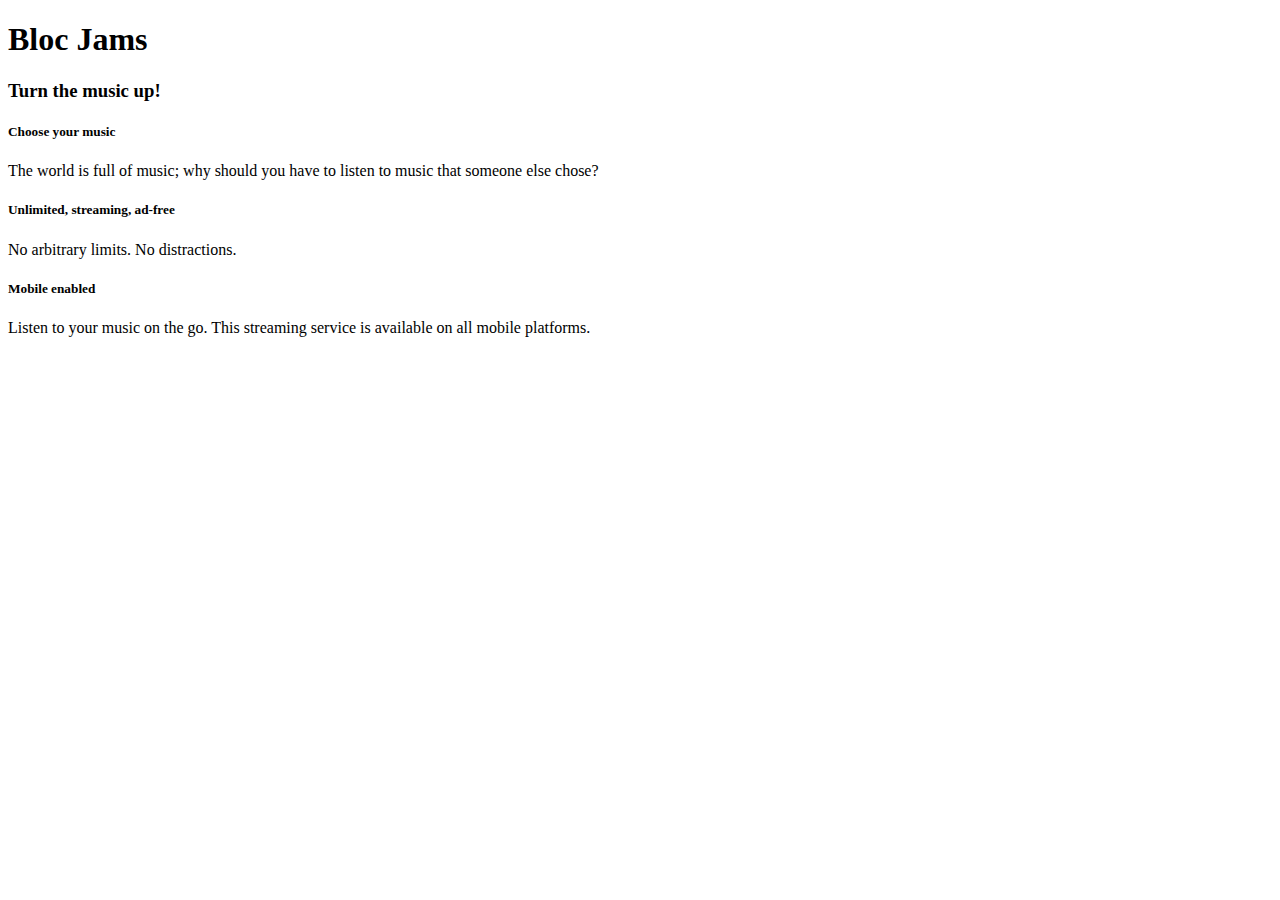
==== index.html @ 0d5aef29 "Changed nested <section> to <div>" ====
<!DOCTYPE html>
 <html>
     <head>
         <title>Bloc Jams</title>
     </head>
     <body>
         <nav> <!-- navigation bar -->
         </nav>
         <section> <!-- hero content -->
             <h1>Bloc Jams</h1>
             <h3>Turn the music up!</h3>
         </section>
         <section> <!-- selling points -->
             <div>
                 <h5>Choose your music</h5>
                 <p>The world is full of music; why should you have to listen to music that someone else chose?</p>
             </div>
             <div>
                 <h5>Unlimited, streaming, ad-free</h5>
                 <p>No arbitrary limits. No distractions.</p>
             </div>
             <div>
                 <h5>Mobile enabled</h5>
                 <p>Listen to your music on the go. This streaming service is available on all mobile platforms.</p>
            </div>
         </section>
     </body>
 </html>
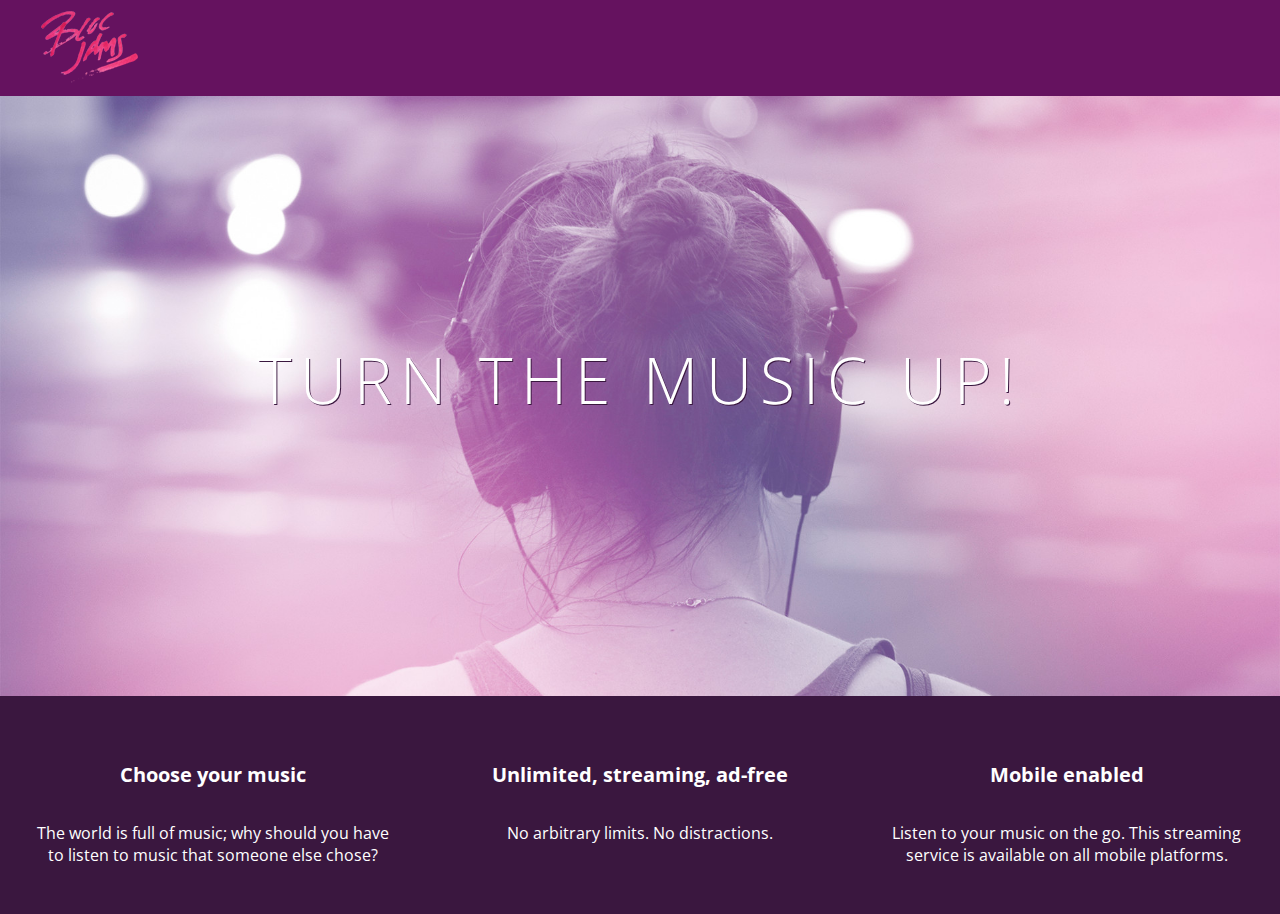
==== commit bbc54faf: "Checkpoint 7 work" ====
--- a/index.html
+++ b/index.html
@@ -2,26 +2,33 @@
  <html>
      <head>
          <title>Bloc Jams</title>
+         <link rel="stylesheet" type="text/css" href="http://fonts.googleapis.com/css?family=Open+Sans:400,800,600,700,300">
+         <link rel="stylesheet" type="text/css" href="http://code.ionicframework.com/ionicons/2.0.1/css/ionicons.min.css">
+         <link rel="stylesheet" type="text/css" href="styles/normalize.css">
+         <link rel="stylesheet" type="text/css" href="styles/main.css">
      </head>
-     <body>
-         <nav> <!-- navigation bar -->
+     <body class="landing">
+         <nav class="navbar"> <!-- navigation bar -->
+             <img src="assets/images/bloc_jams_logo.png" alt="bloc jams logo" class="logo">
          </nav>
-         <section> <!-- hero content -->
-             <h1>Bloc Jams</h1>
-             <h3>Turn the music up!</h3>
+         <section class="hero-content"> <!-- hero content -->
+             <h1 class="hero-title">Turn the music up!</h1>
          </section>
-         <section> <!-- selling points -->
-             <div>
-                 <h5>Choose your music</h5>
-                 <p>The world is full of music; why should you have to listen to music that someone else chose?</p>
+         <section class="selling-points"> <!-- selling points -->
+             <div class="point">
+                 <span class="ion-music-note"></span>
+                 <h5 class="point-title">Choose your music</h5>
+                 <p class="point-description">The world is full of music; why should you have to listen to music that someone else chose?</p>
              </div>
-             <div>
-                 <h5>Unlimited, streaming, ad-free</h5>
-                 <p>No arbitrary limits. No distractions.</p>
+             <div class="point">
+                 <span class="ion-radio-waves"></span>
+                 <h5 class="point-title">Unlimited, streaming, ad-free</h5>
+                 <p class="point-description">No arbitrary limits. No distractions.</p>
              </div>
-             <div>
-                 <h5>Mobile enabled</h5>
-                 <p>Listen to your music on the go. This streaming service is available on all mobile platforms.</p>
+            <div class="point">
+                 <span class="ion-iphone"></span>
+                 <h5 class="point-title">Mobile enabled</h5>
+                 <p class="point-description">Listen to your music on the go. This streaming service is available on all mobile platforms.</p>
             </div>
          </section>
      </body>
--- a/styles/main.css
+++ b/styles/main.css
@@ -0,0 +1,73 @@
+html {
+     height: 100%; /* makes sure our HTML takes up 100% of the browser window */
+     font-size: 100%;
+ }
+ 
+ body {
+     font-family: 'Open Sans'; /* sets our font to the "Open Sans" typeface */
+     color: white;             /* sets the text color to white */
+     min-height: 100%;         /* says the height of the body must be, at minimum, 100% of the window */
+ }
+ 
+ body.landing {
+     background-color: rgb(58,23,63); /* sets the background color to an RGB value (see below) */
+ }
+.navbar {
+     padding: 0.5rem;
+     background-color: rgb(101,18,95);
+ }
+ 
+ .navbar .logo {
+     position: relative; /* positioning will be explained in a resource */
+     left: 2rem;
+ }
+.hero-content {
+     position: relative; /* positioning will be explained in a resource */
+     min-height: 600px;  /* hero content element must be _at least_ 600 pixels */
+     background-image: url(../assets/images/bloc_jams_bg.jpg);
+     background-repeat: no-repeat;
+     background-position: center center;
+     background-size: cover;
+ }
+.hero-content .hero-title {
+     position: absolute;             /* positioning will be explained in a resource */
+     top: 40%;                       /* positioning will be explained in a resource */
+     -webkit-transform: translateY(-50%);
+     -moz-transform: translateY(-50%);
+     -ms-transform: translateY(-50%);
+     transform: translateY(-50%);
+     width: 100%;                    /* makes sure the title inhabits the full width of its container */
+     text-align: center;             /* aligns text in the horizontal center of the element */
+     font-size: 4rem;                /* specifies the size of the font in root em units */
+     font-weight: 300;               /* makes the font thinner or lighter weight */
+     text-transform: uppercase;      /* transforms the text to be all uppercase lettering */
+     letter-spacing: 0.5rem;         /* puts 0.5 root ems worth of space between each letter */
+     text-shadow: 1px 1px 0px rgb(58,23,63); /* creates a shadow underneath the text for readability over the image */
+ }
+.selling-points {
+     position: relative;
+     display: table;
+     width: 100%;
+     -webkit-box-sizing: border-box;
+     -moz-box-sizing: border-box;
+     box-sizing: border-box; /* we'll explain this in a resource */
+ }
+ 
+ .point {
+     display: table-cell;
+     position: relative;
+     width: 33.3%;
+     padding: 2rem;
+     text-align: center;
+ }
+ 
+ .point .point-title {
+     font-size: 1.25rem;
+ }
+ 
+ .ion-music-note,
+ .ion-radio-waves,
+ .ion-iphone {
+     color: rgb(233,50,117);
+     font-size: 5rem;
+ }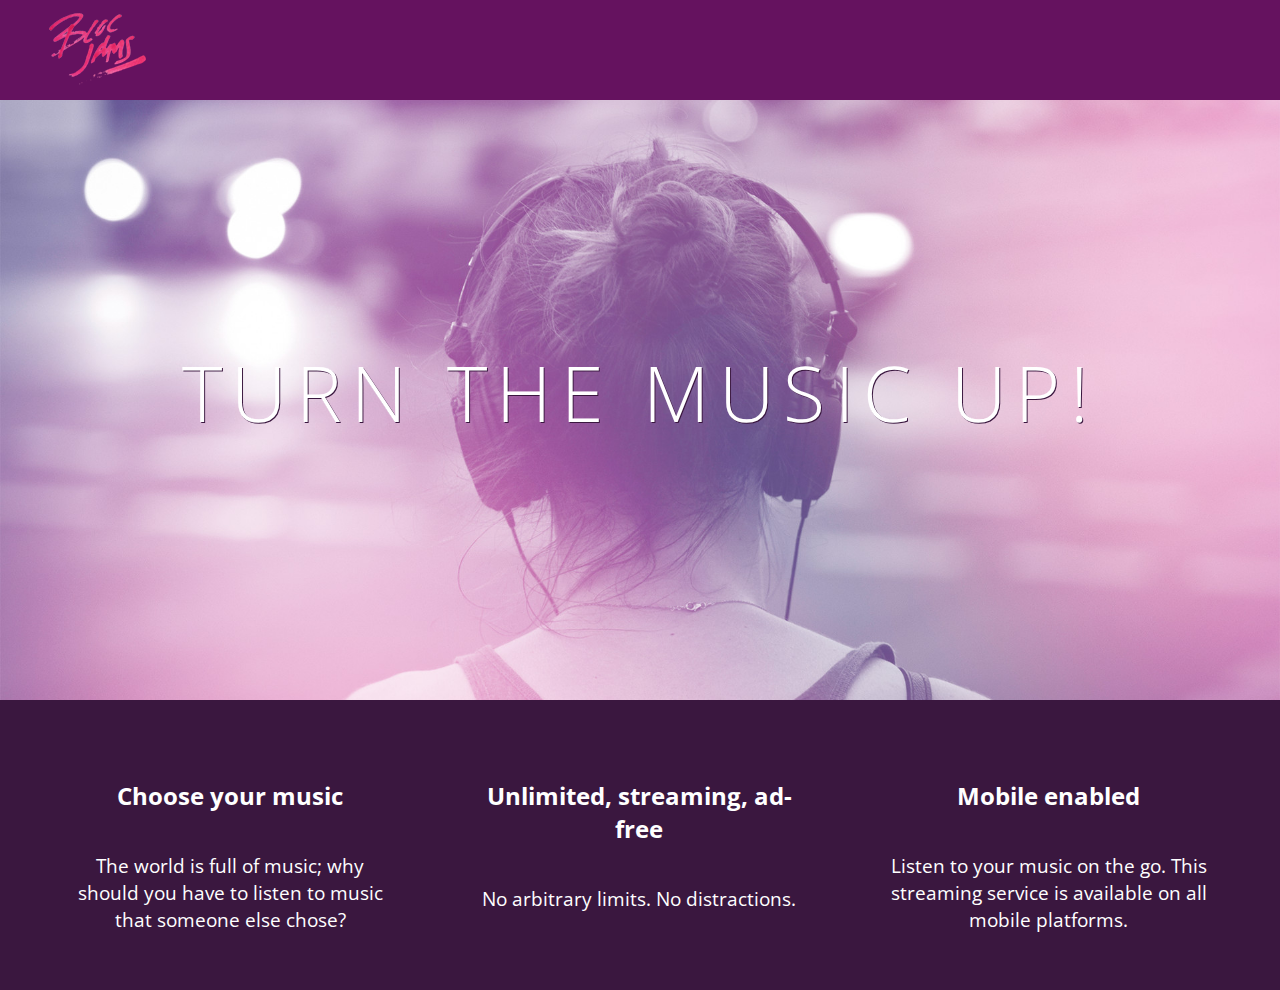
==== commit 32f89e96: "Changes to index.html and main.css during checkpoint" ====
--- a/index.html
+++ b/index.html
@@ -6,6 +6,7 @@
          <link rel="stylesheet" type="text/css" href="http://code.ionicframework.com/ionicons/2.0.1/css/ionicons.min.css">
          <link rel="stylesheet" type="text/css" href="styles/normalize.css">
          <link rel="stylesheet" type="text/css" href="styles/main.css">
+         <link rel="stylesheet" type="text/css" href="styles/landing.css">
      </head>
      <body class="landing">
          <nav class="navbar"> <!-- navigation bar -->
@@ -14,18 +15,18 @@
          <section class="hero-content"> <!-- hero content -->
              <h1 class="hero-title">Turn the music up!</h1>
          </section>
-         <section class="selling-points"> <!-- selling points -->
-             <div class="point">
+         <section class="selling-points container"> <!-- selling points -->
+             <div class="point column third">
                  <span class="ion-music-note"></span>
                  <h5 class="point-title">Choose your music</h5>
                  <p class="point-description">The world is full of music; why should you have to listen to music that someone else chose?</p>
              </div>
-             <div class="point">
+             <div class="point column third">
                  <span class="ion-radio-waves"></span>
                  <h5 class="point-title">Unlimited, streaming, ad-free</h5>
                  <p class="point-description">No arbitrary limits. No distractions.</p>
              </div>
-            <div class="point">
+            <div class="point column third">
                  <span class="ion-iphone"></span>
                  <h5 class="point-title">Mobile enabled</h5>
                  <p class="point-description">Listen to your music on the go. This streaming service is available on all mobile platforms.</p>
--- a/styles/main.css
+++ b/styles/main.css
@@ -1,73 +1,33 @@
+ *, *::before, *::after {
+     -moz-box-sizing: border-box;
+     -webkit-box-sizing: border-box;
+     box-sizing: border-box;
+ }
 html {
      height: 100%; /* makes sure our HTML takes up 100% of the browser window */
      font-size: 100%;
  }
- 
- body {
-     font-family: 'Open Sans'; /* sets our font to the "Open Sans" typeface */
-     color: white;             /* sets the text color to white */
-     min-height: 100%;         /* says the height of the body must be, at minimum, 100% of the window */
+.container {
+     margin: 0 auto;
+     max-width: 64rem;
  }
- 
- body.landing {
-     background-color: rgb(58,23,63); /* sets the background color to an RGB value (see below) */
+ /* Medium and small screens (640px) */
+ @media (min-width: 40rem) {
+    html { font-size: 112%;
+     }
+     .column {
+         float: left;
+         padding-left: 1rem;
+         padding-right: 1rem;
+     }
+     .column.full { width: 100%; }
+     .column.two-thirds { width: 66.7%; }
+     .column.half { width: 50%; }
+     .column.third { width: 33.3%; }
+     .column.fourth { width: 25%; }
+     .column.flow-opposite { float: right; }  
+}
+ /* Large screens (1024px) */
+ @media (min-width: 64rem) {
+    html { font-size: 120%; }
  }
-.navbar {
-     padding: 0.5rem;
-     background-color: rgb(101,18,95);
- }
- 
- .navbar .logo {
-     position: relative; /* positioning will be explained in a resource */
-     left: 2rem;
- }
-.hero-content {
-     position: relative; /* positioning will be explained in a resource */
-     min-height: 600px;  /* hero content element must be _at least_ 600 pixels */
-     background-image: url(../assets/images/bloc_jams_bg.jpg);
-     background-repeat: no-repeat;
-     background-position: center center;
-     background-size: cover;
- }
-.hero-content .hero-title {
-     position: absolute;             /* positioning will be explained in a resource */
-     top: 40%;                       /* positioning will be explained in a resource */
-     -webkit-transform: translateY(-50%);
-     -moz-transform: translateY(-50%);
-     -ms-transform: translateY(-50%);
-     transform: translateY(-50%);
-     width: 100%;                    /* makes sure the title inhabits the full width of its container */
-     text-align: center;             /* aligns text in the horizontal center of the element */
-     font-size: 4rem;                /* specifies the size of the font in root em units */
-     font-weight: 300;               /* makes the font thinner or lighter weight */
-     text-transform: uppercase;      /* transforms the text to be all uppercase lettering */
-     letter-spacing: 0.5rem;         /* puts 0.5 root ems worth of space between each letter */
-     text-shadow: 1px 1px 0px rgb(58,23,63); /* creates a shadow underneath the text for readability over the image */
- }
-.selling-points {
-     position: relative;
-     display: table;
-     width: 100%;
-     -webkit-box-sizing: border-box;
-     -moz-box-sizing: border-box;
-     box-sizing: border-box; /* we'll explain this in a resource */
- }
- 
- .point {
-     display: table-cell;
-     position: relative;
-     width: 33.3%;
-     padding: 2rem;
-     text-align: center;
- }
- 
- .point .point-title {
-     font-size: 1.25rem;
- }
- 
- .ion-music-note,
- .ion-radio-waves,
- .ion-iphone {
-     color: rgb(233,50,117);
-     font-size: 5rem;
- }--- a/styles/landing.css
+++ b/styles/landing.css
@@ -0,0 +1,61 @@
+body {
+     font-family: 'Open Sans'; /* sets our font to the "Open Sans" typeface */
+     color: white;             /* sets the text color to white */
+     min-height: 100%;         /* says the height of the body must be, at minimum, 100% of the window */
+ }
+ 
+ body.landing {
+     background-color: rgb(58,23,63); /* sets the background color to an RGB value (see below) */
+ }
+.navbar {
+     padding: 0.5rem;
+     background-color: rgb(101,18,95);
+ }
+ 
+ .navbar .logo {
+     position: relative; /* positioning will be explained in a resource */
+     left: 2rem;
+ }
+.hero-content {
+     position: relative; /* positioning will be explained in a resource */
+     min-height: 600px;  /* hero content element must be _at least_ 600 pixels */
+     background-image: url(../assets/images/bloc_jams_bg.jpg);
+     background-repeat: no-repeat;
+     background-position: center center;
+     background-size: cover;
+ }
+.hero-content .hero-title {
+     position: absolute;             /* positioning will be explained in a resource */
+     top: 40%;                       /* positioning will be explained in a resource */
+     -webkit-transform: translateY(-50%);
+     -moz-transform: translateY(-50%);
+     -ms-transform: translateY(-50%);
+     transform: translateY(-50%);
+     width: 100%;                    /* makes sure the title inhabits the full width of its container */
+     text-align: center;             /* aligns text in the horizontal center of the element */
+     font-size: 4rem;                /* specifies the size of the font in root em units */
+     font-weight: 300;               /* makes the font thinner or lighter weight */
+     text-transform: uppercase;      /* transforms the text to be all uppercase lettering */
+     letter-spacing: 0.5rem;         /* puts 0.5 root ems worth of space between each letter */
+     text-shadow: 1px 1px 0px rgb(58,23,63); /* creates a shadow underneath the text for readability over the image */
+ }
+.selling-points {
+     position: relative;
+ }
+ 
+ .point {
+     position: relative;
+     padding: 2rem;
+     text-align: center;
+ }
+ 
+ .point .point-title {
+     font-size: 1.25rem;
+ }
+ 
+ .ion-music-note,
+ .ion-radio-waves,
+ .ion-iphone {
+     color: rgb(233,50,117);
+     font-size: 5rem;
+ }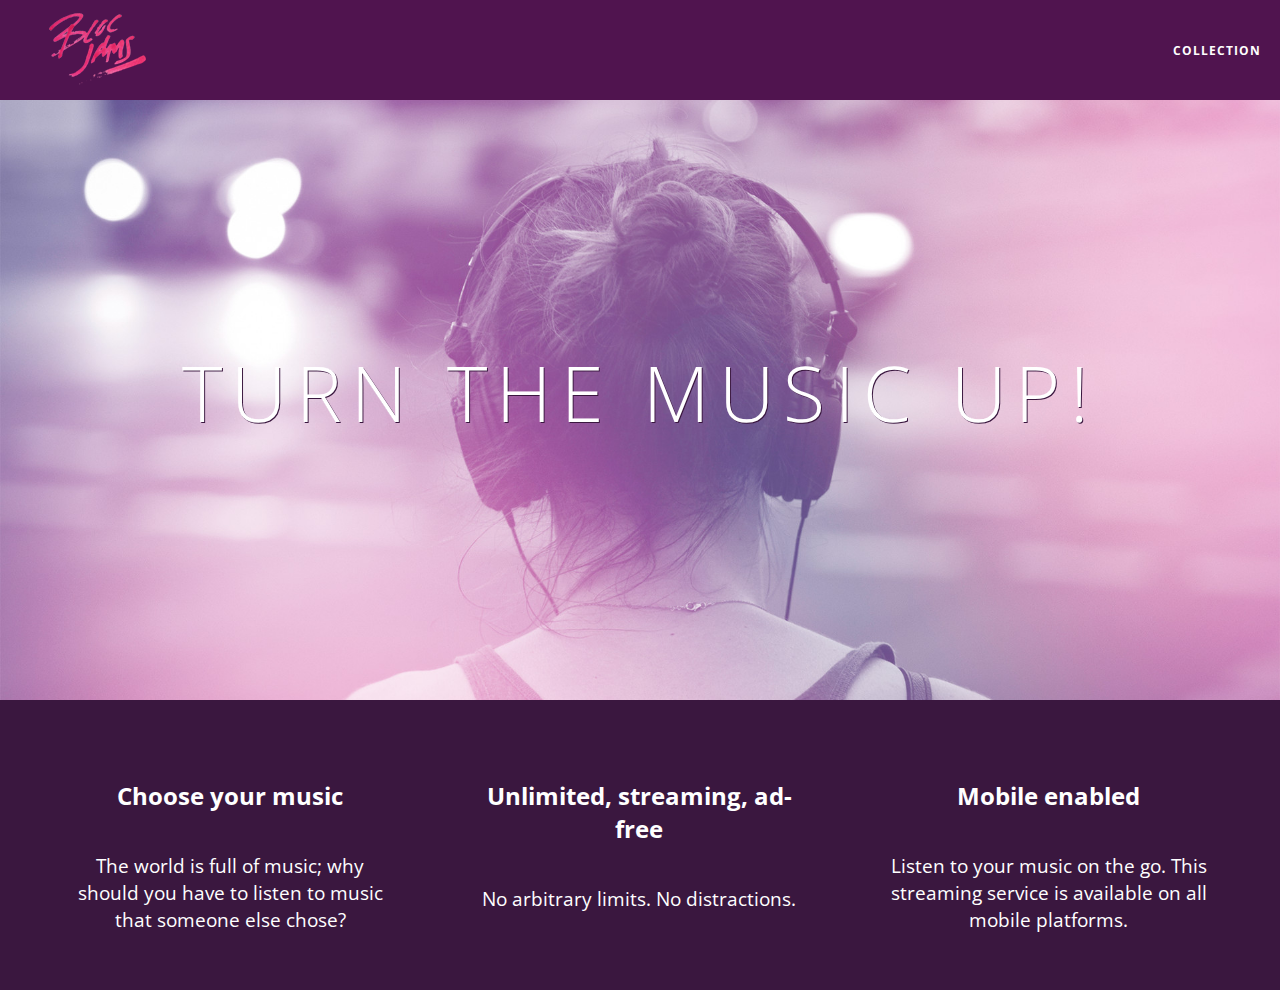
==== commit 5a52d93b: "Checkpoint exercise" ====
--- a/index.html
+++ b/index.html
@@ -10,12 +10,17 @@
      </head>
      <body class="landing">
          <nav class="navbar"> <!-- navigation bar -->
-             <img src="assets/images/bloc_jams_logo.png" alt="bloc jams logo" class="logo">
+            <a href="index.html" class="logo">
+             <img src="assets/images/bloc_jams_logo.png" alt="bloc jams logo">
+            </a>
+         <div class="links-container">
+             <a href="collection.html" class="navbar-link">collection</a>
+         </div>
          </nav>
          <section class="hero-content"> <!-- hero content -->
              <h1 class="hero-title">Turn the music up!</h1>
          </section>
-         <section class="selling-points container"> <!-- selling points -->
+         <section class="selling-points container clearfix"> <!-- selling points -->
              <div class="point column third">
                  <span class="ion-music-note"></span>
                  <h5 class="point-title">Choose your music</h5>
--- a/styles/main.css
+++ b/styles/main.css
@@ -10,6 +10,47 @@
 .container {
      margin: 0 auto;
      max-width: 64rem;
+ }
+.navbar {
+     position: relative;
+     padding: 0.5rem;
+     background-color: rgba(101,18,95,0.5);
+     z-index: 1;
+ }
+.navbar .logo {
+     position: relative; /* positioning will be explained in a resource */
+     left: 2rem;
+     cursor: pointer;  /* produces the finger-pointer icon when you hover over the logo */
+ }
+ .navbar .links-container {
+     display: table;
+     position: absolute;
+     top: 0;
+     right: 0;
+     height: 100px;
+     color: white;
+     /* #3 */
+     text-decoration: none;
+ }
+.links-container .navbar-link {
+     display: table-cell;
+     position: relative;
+     height: 100%;
+     padding-left: 1rem;
+     padding-right: 1rem;
+     /* #4 */
+     vertical-align: middle;
+     color: white;
+     font-size: 0.625rem;
+     letter-spacing: 0.05rem;
+     font-weight: 700;
+     text-transform: uppercase;
+     /* #3 */
+     text-decoration: none;
+     cursor: pointer;
+ }
+ .links-container .navbar-link:hover {
+     color: rgb(233,50,117);
  }
  /* Medium and small screens (640px) */
  @media (min-width: 40rem) {
@@ -31,3 +72,12 @@
  @media (min-width: 64rem) {
     html { font-size: 120%; }
  }
+.clearfix::before,
+.clearfix::after {
+   content: " ";
+   display: table;
+}
+
+.clearfix::after {
+   clear: both;
+}--- a/styles/landing.css
+++ b/styles/landing.css
@@ -6,15 +6,6 @@
  
  body.landing {
      background-color: rgb(58,23,63); /* sets the background color to an RGB value (see below) */
- }
-.navbar {
-     padding: 0.5rem;
-     background-color: rgb(101,18,95);
- }
- 
- .navbar .logo {
-     position: relative; /* positioning will be explained in a resource */
-     left: 2rem;
  }
 .hero-content {
      position: relative; /* positioning will be explained in a resource */
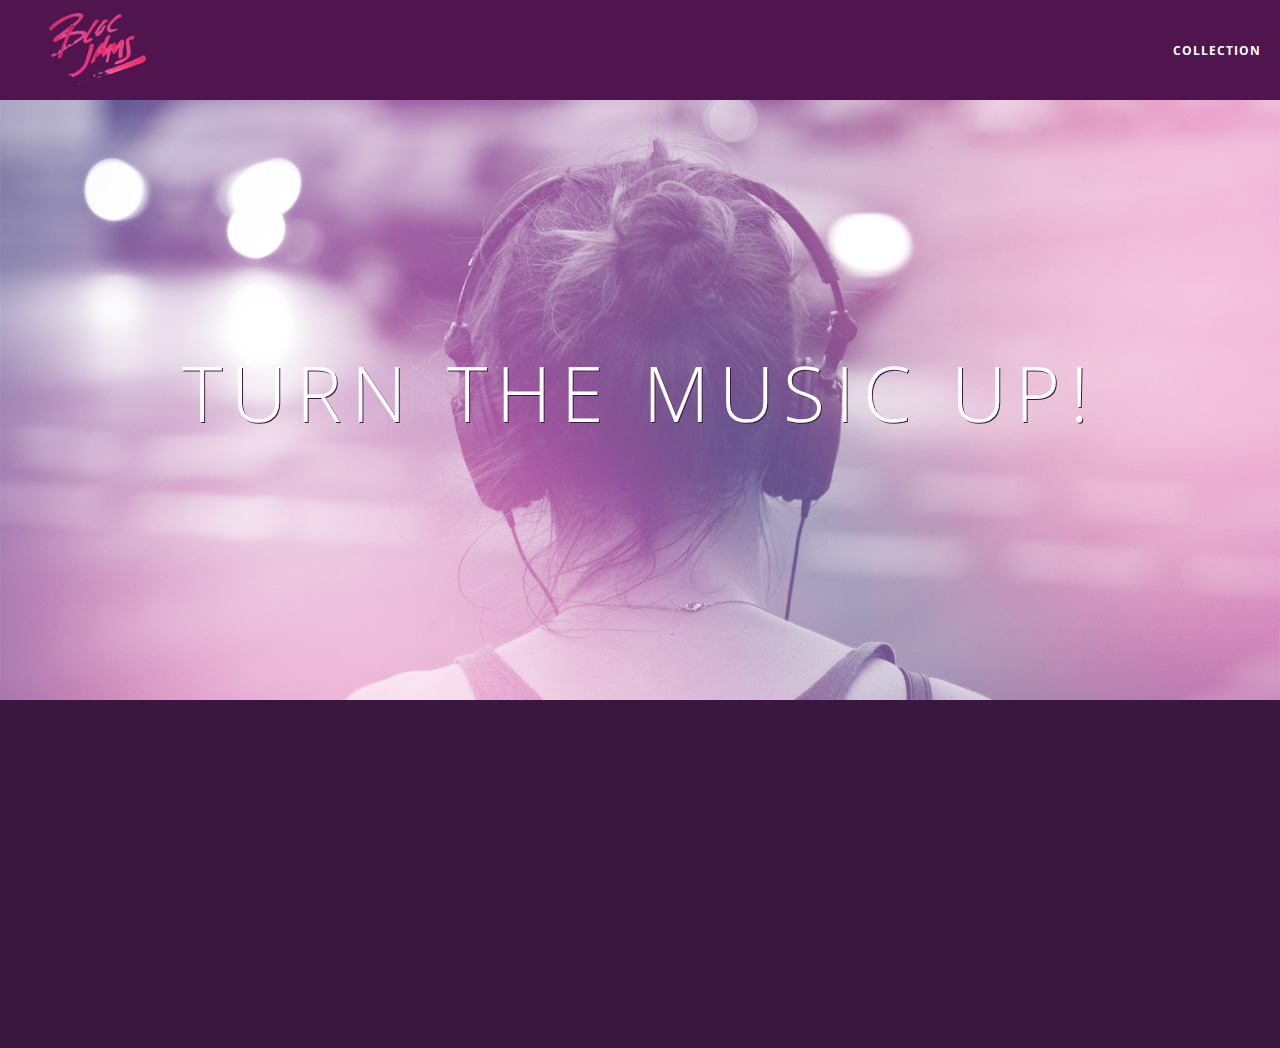
==== commit 2ce5a598: "Checkpoint 22 DOM scripting: completed" ====
--- a/index.html
+++ b/index.html
@@ -37,5 +37,6 @@
                  <p class="point-description">Listen to your music on the go. This streaming service is available on all mobile platforms.</p>
             </div>
          </section>
+         <script src="scripts/landing.js"></script>
      </body>
  </html>--- a/styles/main.css
+++ b/styles/main.css
@@ -10,6 +10,9 @@
 .container {
      margin: 0 auto;
      max-width: 64rem;
+ }
+.container.narrow {
+     max-width: 56rem;
  }
 .navbar {
      position: relative;
@@ -52,6 +55,10 @@
  .links-container .navbar-link:hover {
      color: rgb(233,50,117);
  }
+ .links-container .navbar-link:active {
+     color: rgb(233,50,117);
+     background-color: white;
+ }
  /* Medium and small screens (640px) */
  @media (min-width: 40rem) {
     html { font-size: 112%;
--- a/styles/landing.css
+++ b/styles/landing.css
@@ -38,6 +38,16 @@
      position: relative;
      padding: 2rem;
      text-align: center;
+     opacity: 0;
+     -webkit-transform: scaleX(0.9) translateY(3rem);
+     -moz-transform: scaleX(0.9) translateY(3rem);
+     transform: scaleX(0.9) translateY(3rem);
+     -webkit-transition: all 0.25s ease-in-out;
+     -moz-transition: all 0.25s ease-in-out;
+     transition: all 0.25s ease-in-out;
+     -webkit-transition-delay: 0.2s;
+     -moz-transition-delay: 0.2s;
+     transition-delay: 0.2s;
  }
  
  .point .point-title {
